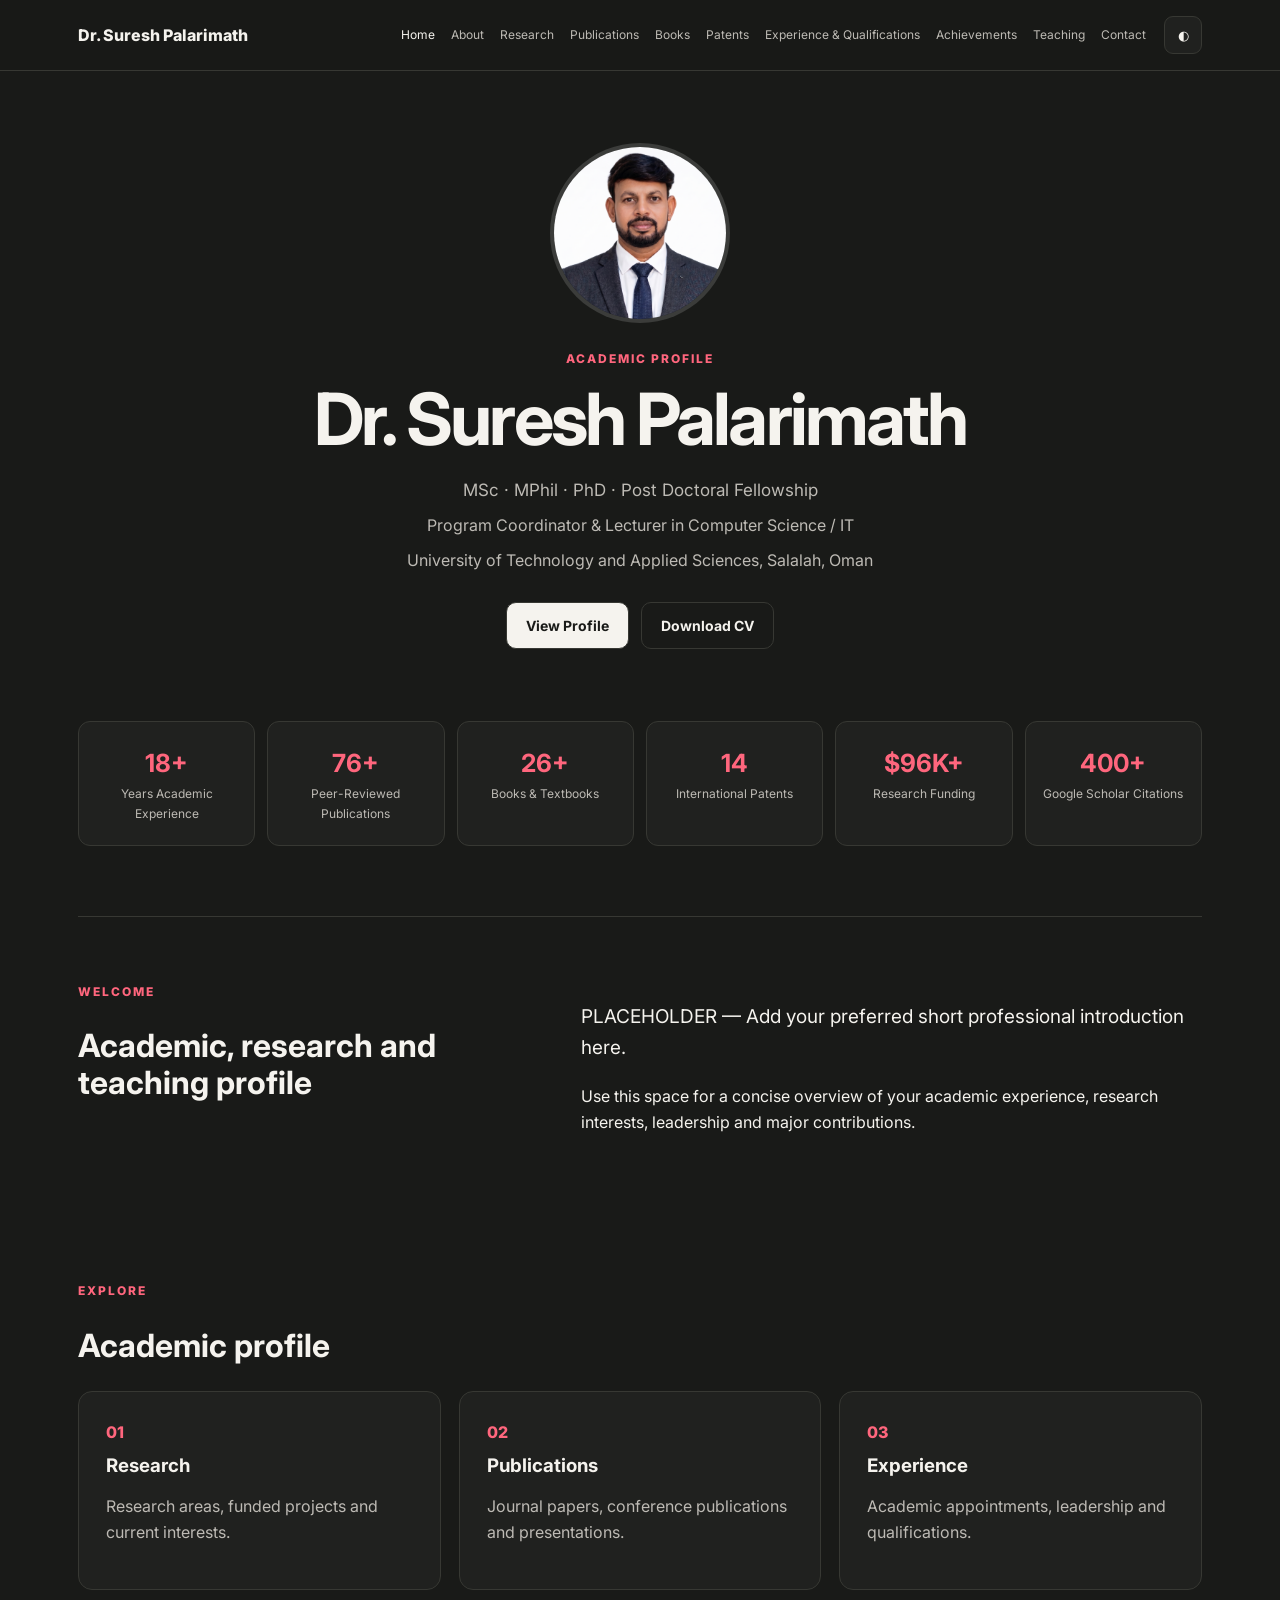
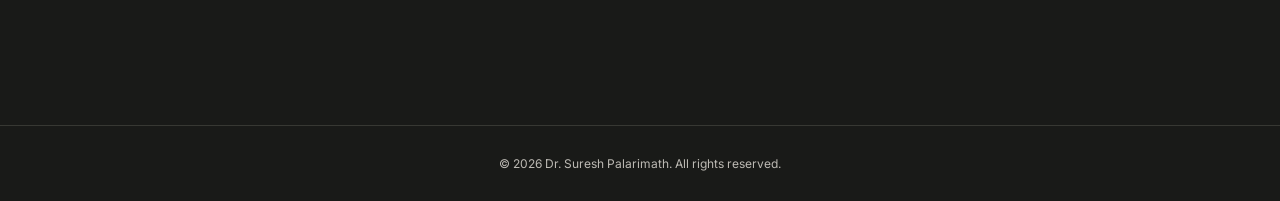
==== index.html @ 40197ae2 "Update index.html" ====
<!doctype html><html lang="en"><head><meta charset="utf-8"><meta name="viewport" content="width=device-width,initial-scale=1"><meta name="description" content="Academic profile of Dr. Suresh Palarimath"><title>Index | Dr. Suresh Palarimath</title><link rel="stylesheet" href="style.css"></head><body><nav class="site-nav"><div class="nav-inner"><a class="brand" href="index.html">Dr. Suresh Palarimath</a><button class="menu-toggle">☰</button><div class="nav-links"><a href="index.html">Home</a><a href="about.html">About</a><a href="research.html">Research</a><a href="publications.html">Publications</a><a href="books.html">Books</a><a href="patents.html">Patents</a><a href="experience.html">Experience &amp; Qualifications</a><a href="achievements.html">Achievements</a><a href="teaching.html">Teaching</a><a href="contact.html">Contact</a></div><button class="theme-toggle">◐</button></div></nav><main><section class="hero"><div class="hero-photo"><img src="assets/profile-photo.png" alt="Dr. Suresh Palarimath" onerror="this.style.display='none';this.parentElement.classList.add('photo-placeholder');this.parentElement.innerHTML='<span>SP</span>'"></div><p class="eyebrow">Academic Profile</p><h1>Dr. Suresh Palarimath</h1><p class="credentials">MSc · MPhil · PhD · Post Doctoral Fellowship</p><p>Program Coordinator & Lecturer in Computer Science / IT</p><p>University of Technology and Applied Sciences, Salalah, Oman</p><div class="hero-actions"><a class="btn primary" href="about.html">View Profile</a><a class="btn secondary" href="assets/Dr-Suresh-Palarimath-CV.pdf" target="_blank">Download CV</a></div></section><section class="stats-grid"><div><strong>18+</strong><span>Years Academic Experience</span></div><div><strong>76+</strong><span>Peer-Reviewed Publications</span></div><div><strong>26+</strong><span>Books & Textbooks</span></div><div><strong>14</strong><span>International Patents</span></div><div><strong>$96K+</strong><span>Research Funding</span></div><div><strong>400+</strong><span>Google Scholar Citations</span></div></section><section class="section intro-section"><div><p class="eyebrow">Welcome</p><h2>Academic, research and teaching profile</h2></div><div><p class="lead">PLACEHOLDER — Add your preferred short professional introduction here.</p><p>Use this space for a concise overview of your academic experience, research interests, leadership and major contributions.</p></div></section><section class="section"><p class="eyebrow">Explore</p><h2>Academic profile</h2><div class="card-grid"><a class="feature-card" href="research.html"><span>01</span><h3>Research</h3><p>Research areas, funded projects and current interests.</p></a><a class="feature-card" href="publications.html"><span>02</span><h3>Publications</h3><p>Journal papers, conference publications and presentations.</p></a><a class="feature-card" href="experience.html"><span>03</span><h3>Experience</h3><p>Academic appointments, leadership and qualifications.</p></a></div></section></main><footer class="site-footer">© <span id="year"></span> Dr. Suresh Palarimath. All rights reserved.</footer><script src="script.js"></script></body></html>
---- style.css ----
@import url("https://fonts.googleapis.com/css2?family=Inter:wght@400;500;600;700;800&display=swap");:root{--bg:#191a18;--surface:#20211f;--text:#f5f3ee;--muted:#bdbab4;--line:#373833;--accent:#ff667d;--max:1180px}*{box-sizing:border-box}html{scroll-behavior:smooth}body{margin:0;background:var(--bg);color:var(--text);font-family:Inter,Arial,sans-serif;line-height:1.65}a{color:inherit;text-decoration:none}.site-nav{position:sticky;top:0;z-index:10;background:rgba(25,26,24,.94);border-bottom:1px solid var(--line);backdrop-filter:blur(14px)}.nav-inner{max-width:var(--max);margin:auto;min-height:70px;display:flex;align-items:center;gap:18px;padding:0 28px}.brand{font-weight:800;white-space:nowrap;margin-right:auto}.nav-links{display:flex;gap:16px}.nav-links a{font-size:12px;color:var(--muted)}.nav-links a:hover,.nav-links a.active{color:var(--text)}button{border:1px solid var(--line);background:var(--surface);color:var(--text);border-radius:9px;cursor:pointer}.theme-toggle{width:38px;height:38px}.menu-toggle{display:none;width:40px;height:38px;font-size:20px}main{max-width:var(--max);margin:auto;padding:0 28px 70px}.hero{min-height:650px;display:flex;flex-direction:column;align-items:center;justify-content:center;text-align:center;padding:70px 20px}.hero-photo{width:180px;height:180px;border-radius:50%;overflow:hidden;border:4px solid rgba(255,255,255,.12);background:var(--surface);margin-bottom:26px}.hero-photo img{width:100%;height:100%;object-fit:cover;object-position:center 20%}.photo-placeholder{display:flex;align-items:center;justify-content:center}.photo-placeholder span{font-size:52px;font-weight:800;color:var(--accent)}.eyebrow{margin:0 0 9px;color:var(--accent);font-size:12px;text-transform:uppercase;letter-spacing:.16em;font-weight:800}h1,h2,h3{line-height:1.15}h1{font-size:clamp(42px,6vw,72px);margin:0 0 12px;letter-spacing:-.04em}.credentials{font-size:17px;color:var(--muted)}.hero p:not(.eyebrow){margin:4px;color:var(--muted)}.hero-actions{display:flex;gap:12px;margin-top:25px;flex-wrap:wrap;justify-content:center}.btn{padding:11px 19px;border-radius:10px;font-weight:700;font-size:14px;border:1px solid var(--line)}.btn.primary{background:var(--text);color:var(--bg)}.stats-grid{display:grid;grid-template-columns:repeat(6,1fr);gap:12px;margin-bottom:70px}.stats-grid>div,.pub-summary>div{background:var(--surface);border:1px solid var(--line);border-radius:12px;padding:21px 12px;text-align:center}.stats-grid strong,.pub-summary strong{display:block;color:var(--accent);font-size:25px}.stats-grid span,.pub-summary span{display:block;color:var(--muted);font-size:12px}.section{padding:65px 0}.intro-section{display:grid;grid-template-columns:1fr 1.4fr;gap:60px;border-top:1px solid var(--line)}.section h2{font-size:32px}.lead{font-size:19px}.page-header{padding:70px 0 42px;border-bottom:1px solid var(--line)}.page-header.compact{padding-bottom:24px}.page-header h1{font-size:54px}.page-header>p:last-child{color:var(--muted);max-width:800px}.two-col,.experience-layout{display:grid;grid-template-columns:1fr 1fr;gap:24px}.content-card,.feature-card{background:var(--surface);border:1px solid var(--line);border-radius:14px;padding:27px}.card-grid{display:grid;grid-template-columns:repeat(3,1fr);gap:18px}.feature-card:hover{border-color:var(--accent);transform:translateY(-2px)}.feature-card span{color:var(--accent);font-weight:800}.feature-card h3{margin:10px 0}.feature-card p,.content-card p,li{color:var(--muted)}.subheading{font-size:17px;margin:0 0 18px}.timeline{margin-bottom:40px}.timeline-item{display:grid;grid-template-columns:145px 1fr;gap:16px;padding:20px 0;border-bottom:1px solid var(--line)}.timeline-item h3{font-size:15px;margin:0 0 6px}.timeline-item p{margin:0;color:var(--muted);font-size:14px}.date,.pub-year{color:var(--accent);font-weight:800;font-size:13px}.education-list>div{display:grid;grid-template-columns:130px 1fr;gap:16px;padding:16px 0;border-bottom:1px solid var(--line)}.education-list p{margin:0;color:var(--muted);font-size:14px}.service-list{color:var(--muted)}.pub-summary{display:grid;grid-template-columns:repeat(3,1fr);gap:16px}.pub-summary strong{font-size:34px}.section-heading{display:flex;justify-content:space-between;align-items:end;margin-bottom:20px}.section-heading span{color:var(--muted);font-size:13px}.publication-list{border-top:1px solid var(--line)}.publication-list article{display:grid;grid-template-columns:90px 1fr;gap:20px;padding:22px 0;border-bottom:1px solid var(--line)}.publication-list h3{font-size:16px;margin:0 0 7px}.publication-list p{margin:0;color:var(--muted);font-size:13px}.placeholder-list>div{display:grid;grid-template-columns:170px 1fr;gap:20px;padding:18px 0;border-bottom:1px solid var(--line)}.placeholder-list span{color:var(--muted)}.text-link{color:var(--accent)}.site-footer{border-top:1px solid var(--line);padding:28px;text-align:center;color:var(--muted);font-size:12px}@media(max-width:1050px){.nav-links{display:none}.menu-toggle{display:block}.nav-links.open{display:flex;position:absolute;left:18px;right:18px;top:68px;background:var(--surface);border:1px solid var(--line);border-radius:12px;padding:12px;flex-direction:column}.stats-grid{grid-template-columns:repeat(3,1fr)}.card-grid{grid-template-columns:1fr 1fr}}@media(max-width:760px){main{padding:0 18px 55px}.nav-inner{padding:0 18px}.brand{font-size:14px}.hero{min-height:560px}.hero-photo{width:150px;height:150px}h1,.page-header h1{font-size:42px}.stats-grid,.two-col,.experience-layout,.pub-summary,.card-grid,.intro-section{grid-template-columns:1fr}.timeline-item,.education-list>div,.placeholder-list>div,.publication-list article{grid-template-columns:1fr;gap:6px}.section{padding:50px 0}}
.publication-choice-grid{display:grid;grid-template-columns:1fr;gap:20px;max-width:980px;margin:0 auto}
.publication-choice{display:grid;grid-template-columns:70px 1fr 45px;align-items:center;gap:24px;padding:34px;background:var(--surface);border:1px solid var(--line);border-radius:16px;transition:.2s}
.publication-choice:hover{transform:translateY(-4px);border-color:var(--accent);background:var(--surface-2)}
.choice-number{color:var(--accent);font-weight:800;font-size:14px}.publication-choice h2{font-size:27px;margin:0 0 8px}
.publication-choice p{color:var(--muted);margin:0;font-size:14px}.choice-arrow{color:var(--accent);font-size:32px;text-align:right}
.publication-entry{display:grid;grid-template-columns:100px 1fr;gap:24px;padding:25px 0;border-bottom:1px solid var(--line)}
.publication-entry h3{font-size:16px;margin:0 0 7px}.publication-entry p{margin:0;color:var(--muted);font-size:13px}
@media(max-width:760px){.publication-choice{grid-template-columns:45px 1fr 30px;padding:25px 20px;gap:14px}.publication-choice h2{font-size:21px}.publication-entry{grid-template-columns:1fr;gap:5px}}
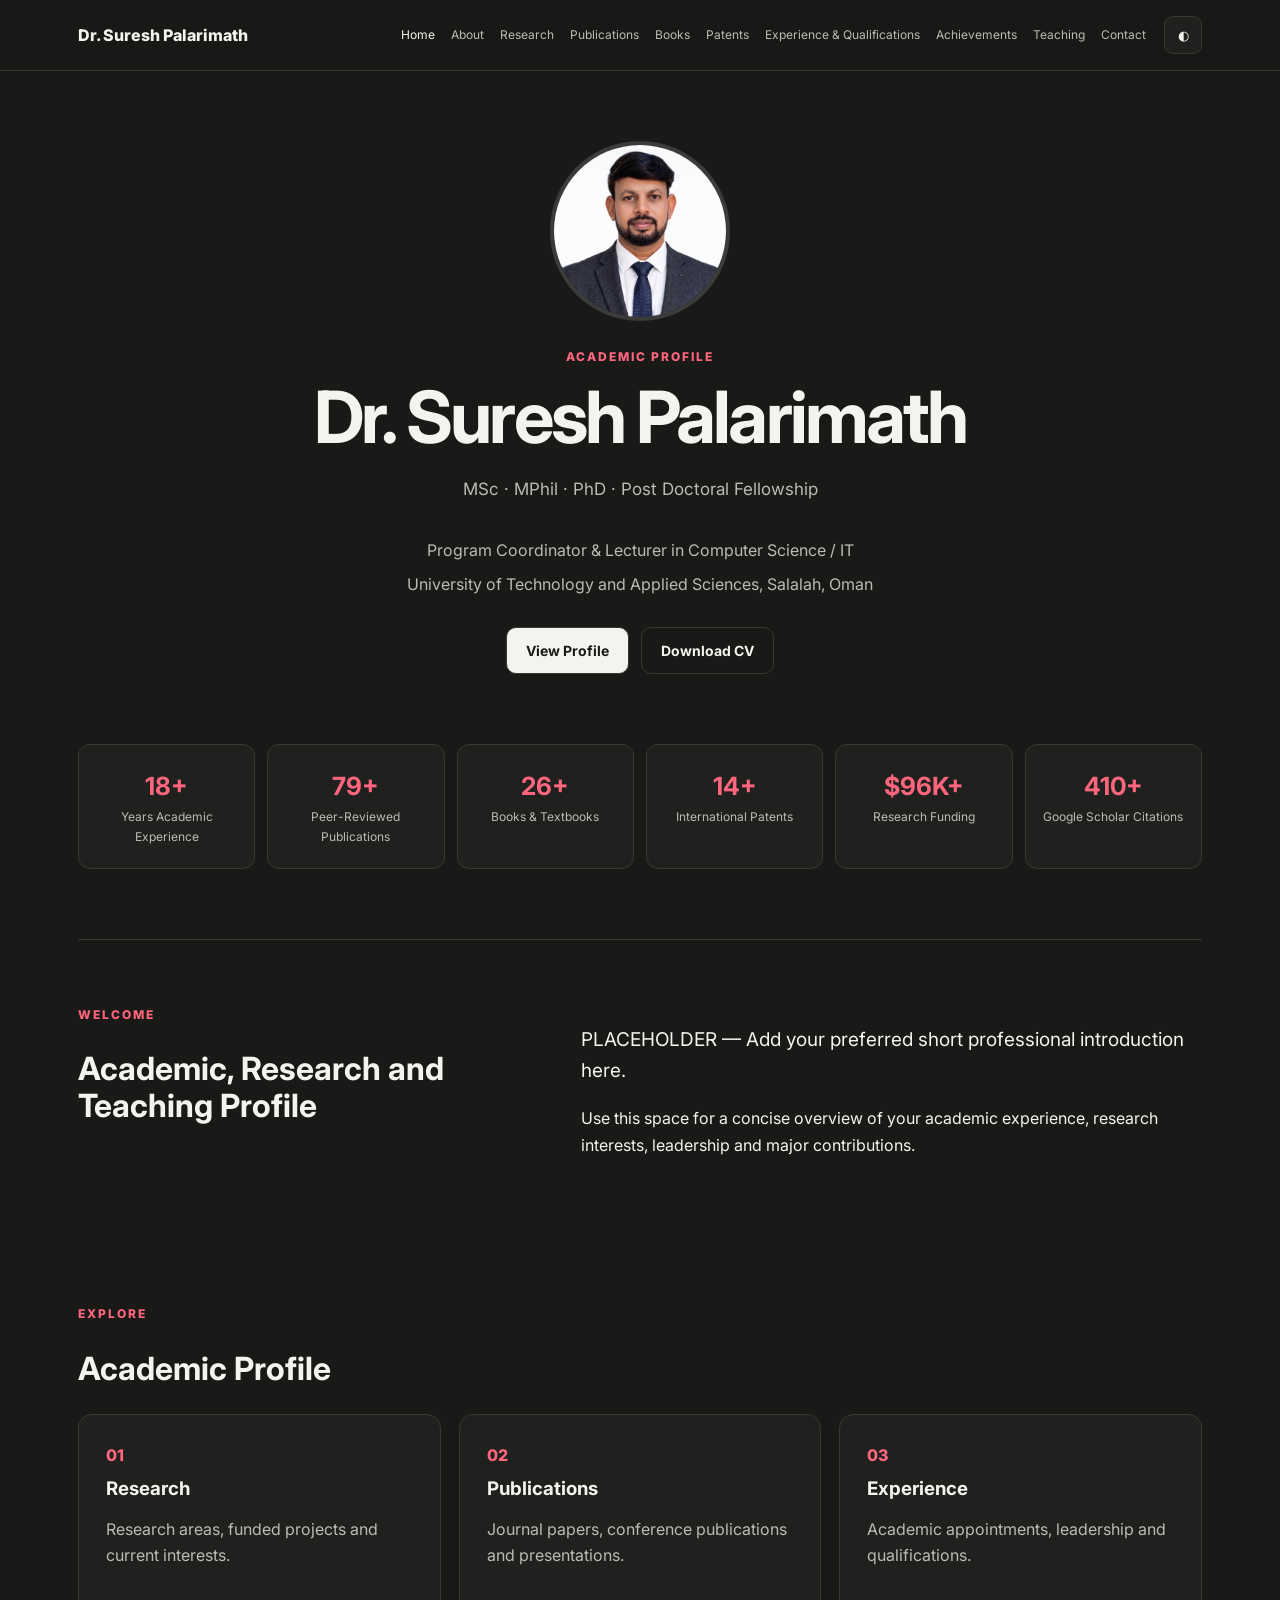
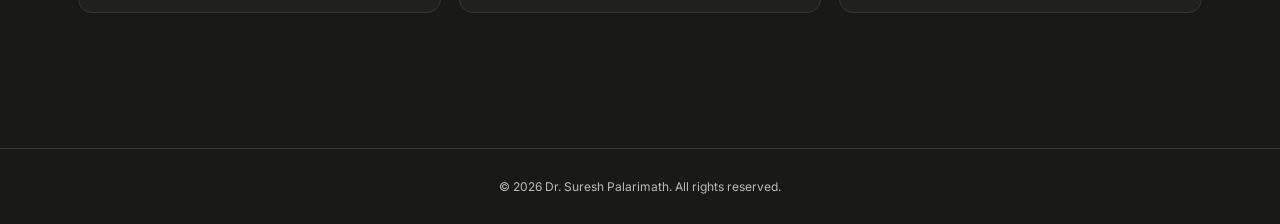
==== commit ae491ec5: "Update index.html" ====
--- a/index.html
+++ b/index.html
@@ -1 +1 @@
-<!doctype html><html lang="en"><head><meta charset="utf-8"><meta name="viewport" content="width=device-width,initial-scale=1"><meta name="description" content="Academic profile of Dr. Suresh Palarimath"><title>Index | Dr. Suresh Palarimath</title><link rel="stylesheet" href="style.css"></head><body><nav class="site-nav"><div class="nav-inner"><a class="brand" href="index.html">Dr. Suresh Palarimath</a><button class="menu-toggle">☰</button><div class="nav-links"><a href="index.html">Home</a><a href="about.html">About</a><a href="research.html">Research</a><a href="publications.html">Publications</a><a href="books.html">Books</a><a href="patents.html">Patents</a><a href="experience.html">Experience &amp; Qualifications</a><a href="achievements.html">Achievements</a><a href="teaching.html">Teaching</a><a href="contact.html">Contact</a></div><button class="theme-toggle">◐</button></div></nav><main><section class="hero"><div class="hero-photo"><img src="assets/profile-photo.png" alt="Dr. Suresh Palarimath" onerror="this.style.display='none';this.parentElement.classList.add('photo-placeholder');this.parentElement.innerHTML='<span>SP</span>'"></div><p class="eyebrow">Academic Profile</p><h1>Dr. Suresh Palarimath</h1><p class="credentials">MSc · MPhil · PhD · Post Doctoral Fellowship</p><p>Program Coordinator & Lecturer in Computer Science / IT</p><p>University of Technology and Applied Sciences, Salalah, Oman</p><div class="hero-actions"><a class="btn primary" href="about.html">View Profile</a><a class="btn secondary" href="assets/Dr-Suresh-Palarimath-CV.pdf" target="_blank">Download CV</a></div></section><section class="stats-grid"><div><strong>18+</strong><span>Years Academic Experience</span></div><div><strong>76+</strong><span>Peer-Reviewed Publications</span></div><div><strong>26+</strong><span>Books & Textbooks</span></div><div><strong>14</strong><span>International Patents</span></div><div><strong>$96K+</strong><span>Research Funding</span></div><div><strong>400+</strong><span>Google Scholar Citations</span></div></section><section class="section intro-section"><div><p class="eyebrow">Welcome</p><h2>Academic, research and teaching profile</h2></div><div><p class="lead">PLACEHOLDER — Add your preferred short professional introduction here.</p><p>Use this space for a concise overview of your academic experience, research interests, leadership and major contributions.</p></div></section><section class="section"><p class="eyebrow">Explore</p><h2>Academic profile</h2><div class="card-grid"><a class="feature-card" href="research.html"><span>01</span><h3>Research</h3><p>Research areas, funded projects and current interests.</p></a><a class="feature-card" href="publications.html"><span>02</span><h3>Publications</h3><p>Journal papers, conference publications and presentations.</p></a><a class="feature-card" href="experience.html"><span>03</span><h3>Experience</h3><p>Academic appointments, leadership and qualifications.</p></a></div></section></main><footer class="site-footer">© <span id="year"></span> Dr. Suresh Palarimath. All rights reserved.</footer><script src="script.js"></script></body></html>+<!doctype html><html lang="en"><head><meta charset="utf-8"><meta name="viewport" content="width=device-width,initial-scale=1"><meta name="description" content="Academic profile of Dr. Suresh Palarimath"><title>Index | Dr. Suresh Palarimath</title><link rel="stylesheet" href="style.css"></head><body><nav class="site-nav"><div class="nav-inner"><a class="brand" href="index.html">Dr. Suresh Palarimath</a><button class="menu-toggle">☰</button><div class="nav-links"><a href="index.html">Home</a><a href="about.html">About</a><a href="research.html">Research</a><a href="publications.html">Publications</a><a href="books.html">Books</a><a href="patents.html">Patents</a><a href="experience.html">Experience &amp; Qualifications</a><a href="achievements.html">Achievements</a><a href="teaching.html">Teaching</a><a href="contact.html">Contact</a></div><button class="theme-toggle">◐</button></div></nav><main><section class="hero"><div class="hero-photo"><img src="assets/profile-photo.png" alt="Dr. Suresh Palarimath" onerror="this.style.display='none';this.parentElement.classList.add('photo-placeholder');this.parentElement.innerHTML='<span>SP</span>'"></div><p class="eyebrow">Academic Profile</p><h1>Dr. Suresh Palarimath</h1><p class="credentials">MSc · MPhil · PhD · Post Doctoral Fellowship</p><br><p>Program Coordinator & Lecturer in Computer Science / IT</p><p>University of Technology and Applied Sciences, Salalah, Oman</p><div class="hero-actions"><a class="btn primary" href="about.html">View Profile</a><a class="btn secondary" href="assets/Dr-Suresh-Palarimath-CV.pdf" target="_blank">Download CV</a></div></section><section class="stats-grid"><div><strong>18+</strong><span>Years Academic Experience</span></div><div><strong>79+</strong><span>Peer-Reviewed Publications</span></div><div><strong>26+</strong><span>Books & Textbooks</span></div><div><strong>14+</strong><span>International Patents</span></div><div><strong>$96K+</strong><span>Research Funding</span></div><div><strong>410+</strong><span>Google Scholar Citations</span></div></section><section class="section intro-section"><div><p class="eyebrow">Welcome</p><h2>Academic, Research and Teaching Profile</h2></div><div><p class="lead">PLACEHOLDER — Add your preferred short professional introduction here.</p><p>Use this space for a concise overview of your academic experience, research interests, leadership and major contributions.</p></div></section><section class="section"><p class="eyebrow">Explore</p><h2>Academic Profile</h2><div class="card-grid"><a class="feature-card" href="research.html"><span>01</span><h3>Research</h3><p>Research areas, funded projects and current interests.</p></a><a class="feature-card" href="publications.html"><span>02</span><h3>Publications</h3><p>Journal papers, conference publications and presentations.</p></a><a class="feature-card" href="experience.html"><span>03</span><h3>Experience</h3><p>Academic appointments, leadership and qualifications.</p></a></div></section></main><footer class="site-footer">© <span id="year"></span> Dr. Suresh Palarimath. All rights reserved.</footer><script src="script.js"></script></body></html>
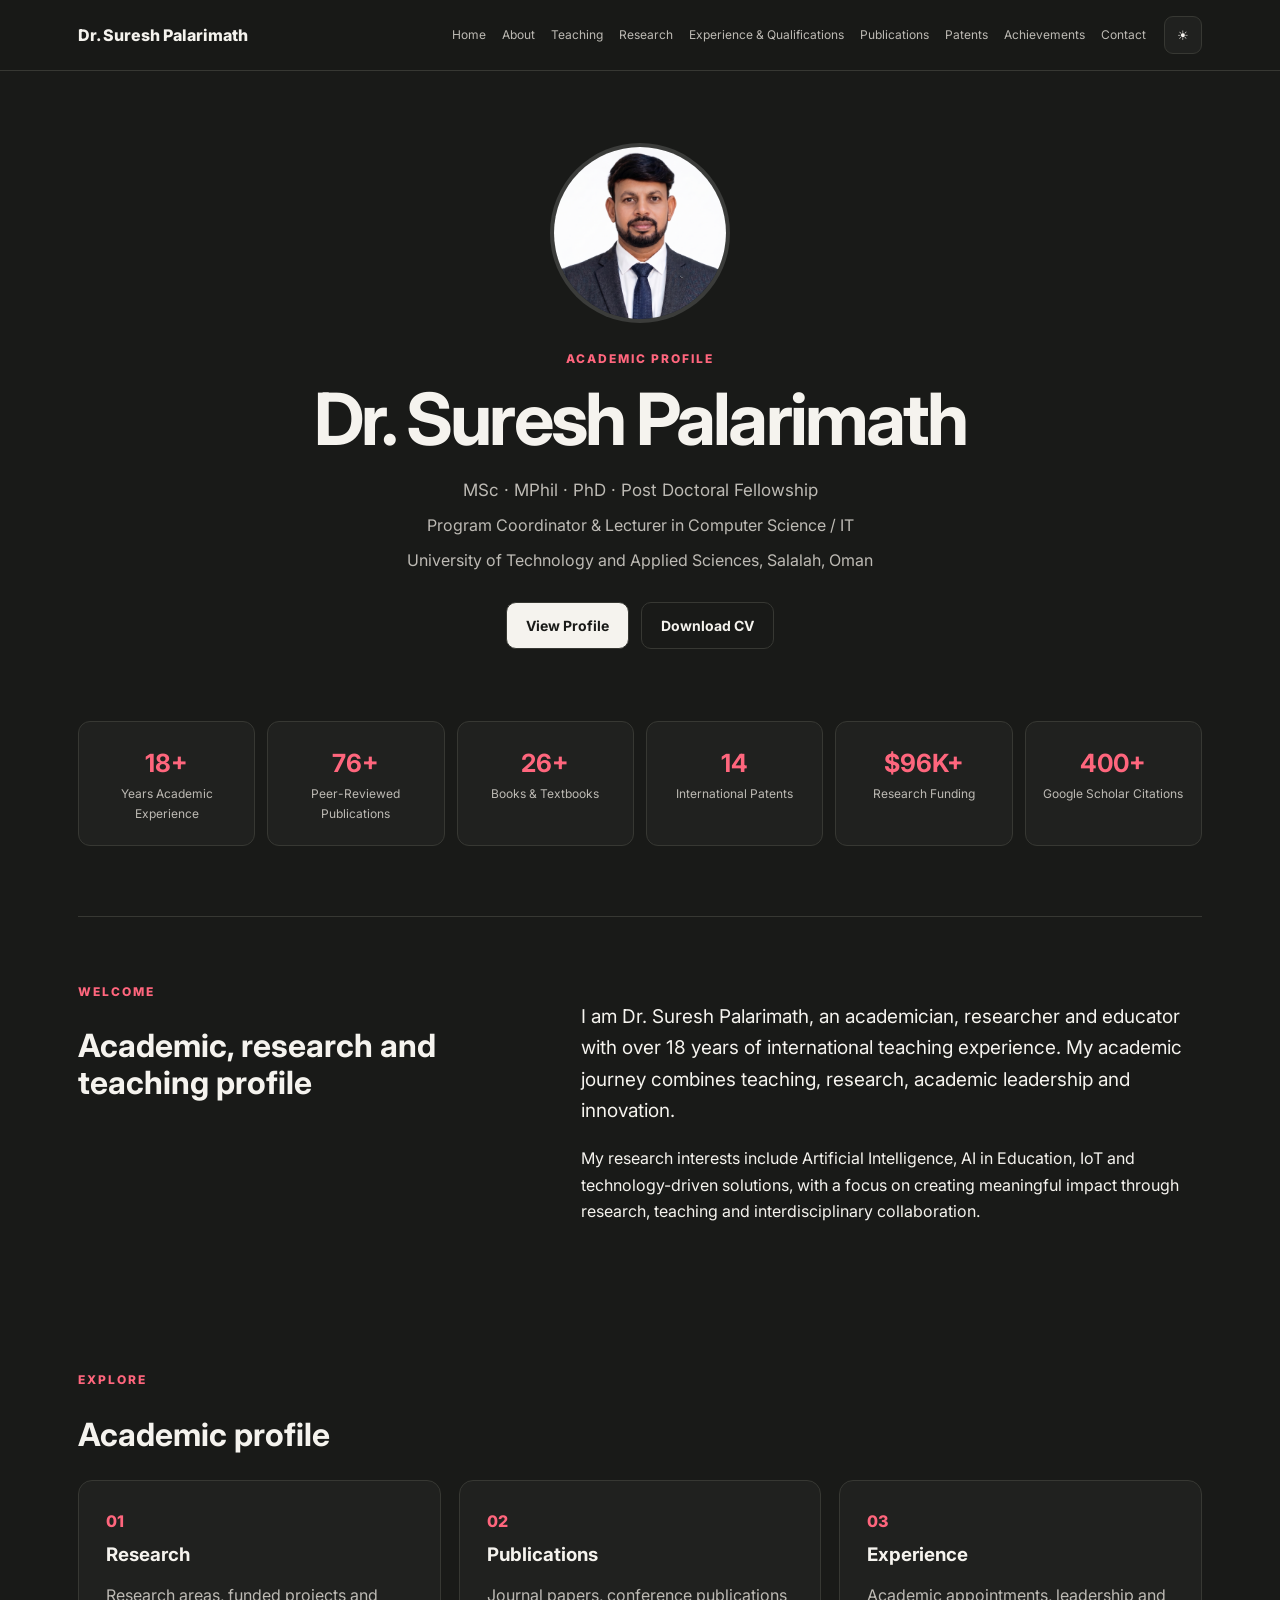
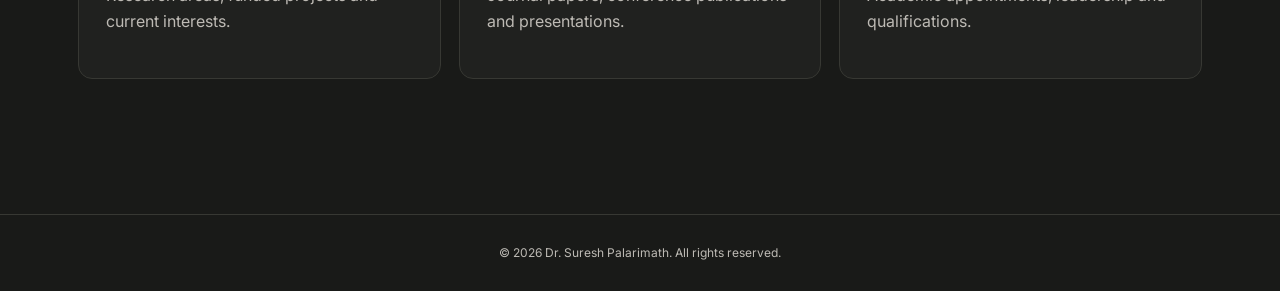
==== commit d8f91821: "Update index.html" ====
--- a/index.html
+++ b/index.html
@@ -1 +1,103 @@
-<!doctype html><html lang="en"><head><meta charset="utf-8"><meta name="viewport" content="width=device-width,initial-scale=1"><meta name="description" content="Academic profile of Dr. Suresh Palarimath"><title>Index | Dr. Suresh Palarimath</title><link rel="stylesheet" href="style.css"></head><body><nav class="site-nav"><div class="nav-inner"><a class="brand" href="index.html">Dr. Suresh Palarimath</a><button class="menu-toggle">☰</button><div class="nav-links"><a href="index.html">Home</a><a href="about.html">About</a><a href="research.html">Research</a><a href="publications.html">Publications</a><a href="books.html">Books</a><a href="patents.html">Patents</a><a href="experience.html">Experience &amp; Qualifications</a><a href="achievements.html">Achievements</a><a href="teaching.html">Teaching</a><a href="contact.html">Contact</a></div><button class="theme-toggle">◐</button></div></nav><main><section class="hero"><div class="hero-photo"><img src="assets/profile-photo.png" alt="Dr. Suresh Palarimath" onerror="this.style.display='none';this.parentElement.classList.add('photo-placeholder');this.parentElement.innerHTML='<span>SP</span>'"></div><p class="eyebrow">Academic Profile</p><h1>Dr. Suresh Palarimath</h1><p class="credentials">MSc · MPhil · PhD · Post Doctoral Fellowship</p><br><p>Program Coordinator & Lecturer in Computer Science / IT</p><p>University of Technology and Applied Sciences, Salalah, Oman</p><div class="hero-actions"><a class="btn primary" href="about.html">View Profile</a><a class="btn secondary" href="assets/Dr-Suresh-Palarimath-CV.pdf" target="_blank">Download CV</a></div></section><section class="stats-grid"><div><strong>18+</strong><span>Years Academic Experience</span></div><div><strong>79+</strong><span>Peer-Reviewed Publications</span></div><div><strong>26+</strong><span>Books & Textbooks</span></div><div><strong>14+</strong><span>International Patents</span></div><div><strong>$96K+</strong><span>Research Funding</span></div><div><strong>410+</strong><span>Google Scholar Citations</span></div></section><section class="section intro-section"><div><p class="eyebrow">Welcome</p><h2>Academic, Research and Teaching Profile</h2></div><div><p class="lead">PLACEHOLDER — Add your preferred short professional introduction here.</p><p>Use this space for a concise overview of your academic experience, research interests, leadership and major contributions.</p></div></section><section class="section"><p class="eyebrow">Explore</p><h2>Academic Profile</h2><div class="card-grid"><a class="feature-card" href="research.html"><span>01</span><h3>Research</h3><p>Research areas, funded projects and current interests.</p></a><a class="feature-card" href="publications.html"><span>02</span><h3>Publications</h3><p>Journal papers, conference publications and presentations.</p></a><a class="feature-card" href="experience.html"><span>03</span><h3>Experience</h3><p>Academic appointments, leadership and qualifications.</p></a></div></section></main><footer class="site-footer">© <span id="year"></span> Dr. Suresh Palarimath. All rights reserved.</footer><script src="script.js"></script></body></html>+<!doctype html>
+<html lang="en">
+<head>
+<meta charset="utf-8">
+<meta name="viewport" content="width=device-width, initial-scale=1">
+<meta name="description" content="Academic profile of Dr. Suresh Palarimath">
+<title>Dr. Suresh Palarimath | Academic Profile</title>
+<link rel="stylesheet" href="style.css?v=3">
+<style>
+:root[data-theme="light"]{
+  --bg:#f7f8fa;--surface:#fff;--surface-2:#f0f2f5;
+  --text:#172033;--muted:#5d6878;--line:#d9dee7;--accent:#d93656;
+}
+:root[data-theme="light"] .site-nav{background:rgba(247,248,250,.94);}
+.theme-toggle{min-width:38px;height:38px;display:inline-flex;align-items:center;justify-content:center;}
+</style>
+</head>
+<body>
+<nav class="site-nav"><div class="nav-inner">
+<a class="brand" href="index.html">Dr. Suresh Palarimath</a>
+<button class="menu-toggle" type="button" aria-label="Open menu">☰</button>
+<div class="nav-links">
+<a href="index.html">Home</a>
+<a href="about.html">About</a>
+<a href="teaching.html">Teaching</a>
+<a href="research.html">Research</a>
+<a href="experience.html">Experience &amp; Qualifications</a>
+<a href="publications.html">Publications</a>
+<a href="patents.html">Patents</a>
+<a href="achievements.html">Achievements</a>
+<a href="contact.html">Contact</a>
+</div>
+<button class="theme-toggle" type="button" aria-label="Switch to light mode" title="Switch to light mode">☀</button>
+</div></nav>
+
+<main>
+<section class="hero">
+<div class="hero-photo">
+<img src="assets/profile-photo.png" alt="Dr. Suresh Palarimath" onerror="this.style.display='none';this.parentElement.classList.add('photo-placeholder');this.parentElement.innerHTML='<span>SP</span>'">
+</div>
+<p class="eyebrow">Academic Profile</p>
+<h1>Dr. Suresh Palarimath</h1>
+<p class="credentials">MSc · MPhil · PhD · Post Doctoral Fellowship</p>
+<p>Program Coordinator &amp; Lecturer in Computer Science / IT</p>
+<p>University of Technology and Applied Sciences, Salalah, Oman</p>
+<div class="hero-actions">
+<a class="btn primary" href="about.html">View Profile</a>
+<a class="btn secondary" href="assets/Dr-Suresh-Palarimath-CV.pdf" target="_blank">Download CV</a>
+</div>
+</section>
+
+<section class="stats-grid">
+<div><strong>18+</strong><span>Years Academic Experience</span></div>
+<div><strong>76+</strong><span>Peer-Reviewed Publications</span></div>
+<div><strong>26+</strong><span>Books &amp; Textbooks</span></div>
+<div><strong>14</strong><span>International Patents</span></div>
+<div><strong>$96K+</strong><span>Research Funding</span></div>
+<div><strong>400+</strong><span>Google Scholar Citations</span></div>
+</section>
+
+<section class="section intro-section">
+<div>
+<p class="eyebrow">Welcome</p>
+<h2>Academic, research and teaching profile</h2>
+</div>
+<div>
+<p class="lead">I am Dr. Suresh Palarimath, an academician, researcher and educator with over 18 years of international teaching experience. My academic journey combines teaching, research, academic leadership and innovation.</p>
+<p>My research interests include Artificial Intelligence, AI in Education, IoT and technology-driven solutions, with a focus on creating meaningful impact through research, teaching and interdisciplinary collaboration.</p>
+</div>
+</section>
+
+<section class="section">
+<p class="eyebrow">Explore</p><h2>Academic profile</h2>
+<div class="card-grid">
+<a class="feature-card" href="research.html"><span>01</span><h3>Research</h3><p>Research areas, funded projects and current interests.</p></a>
+<a class="feature-card" href="publications.html"><span>02</span><h3>Publications</h3><p>Journal papers, conference publications and presentations.</p></a>
+<a class="feature-card" href="experience.html"><span>03</span><h3>Experience</h3><p>Academic appointments, leadership and qualifications.</p></a>
+</div>
+</section>
+</main>
+
+<footer class="site-footer">© <span id="year"></span> Dr. Suresh Palarimath. All rights reserved.</footer>
+
+<script>
+(function(){
+ const root=document.documentElement, toggle=document.querySelector(".theme-toggle");
+ const menu=document.querySelector(".menu-toggle"), links=document.querySelector(".nav-links");
+ function setTheme(t){
+   root.setAttribute("data-theme",t);
+   const light=t==="light";
+   toggle.textContent=light?"☾":"☀";
+   toggle.setAttribute("aria-label",light?"Switch to dark mode":"Switch to light mode");
+   toggle.title=light?"Switch to dark mode":"Switch to light mode";
+   localStorage.setItem("site-theme",t);
+ }
+ setTheme(localStorage.getItem("site-theme")==="light"?"light":"dark");
+ toggle.addEventListener("click",()=>setTheme(root.getAttribute("data-theme")==="light"?"dark":"light"));
+ if(menu&&links) menu.addEventListener("click",()=>links.classList.toggle("open"));
+ document.getElementById("year").textContent=new Date().getFullYear();
+})();
+</script>
+</body>
+</html>
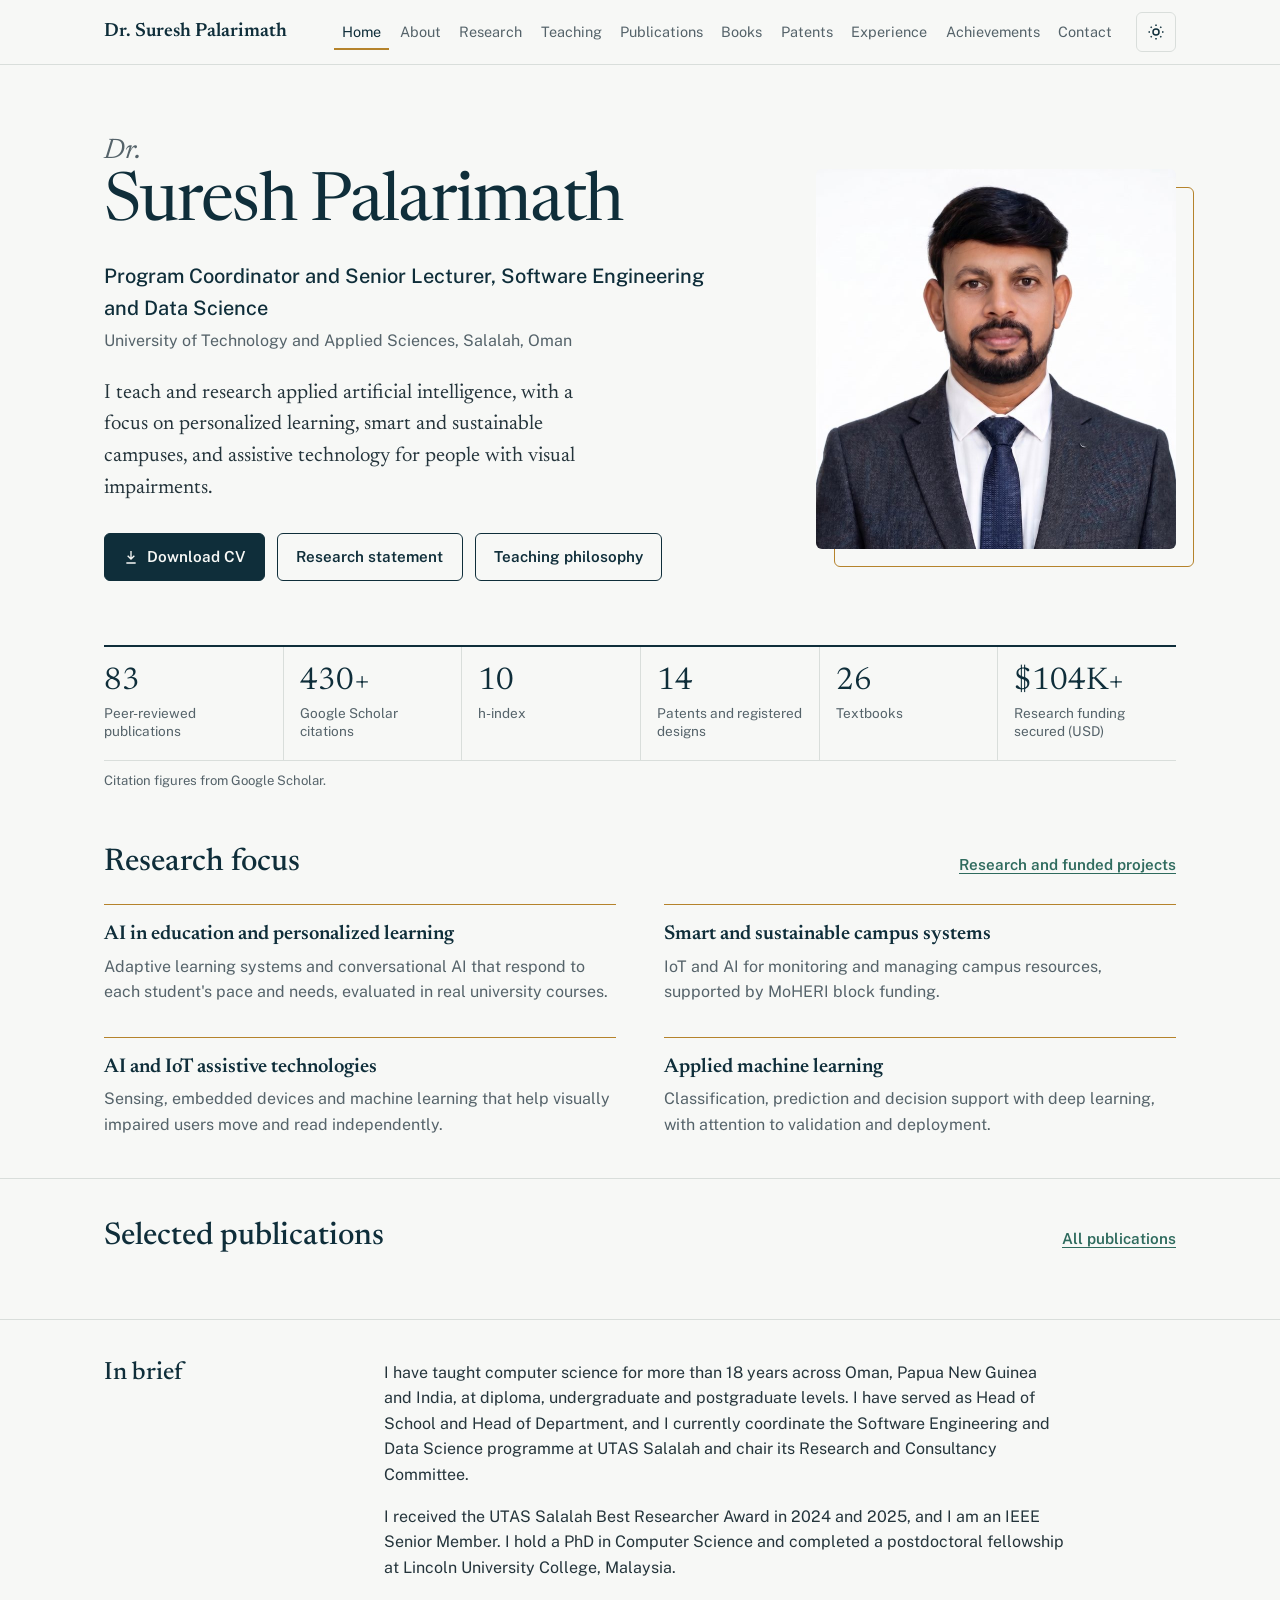
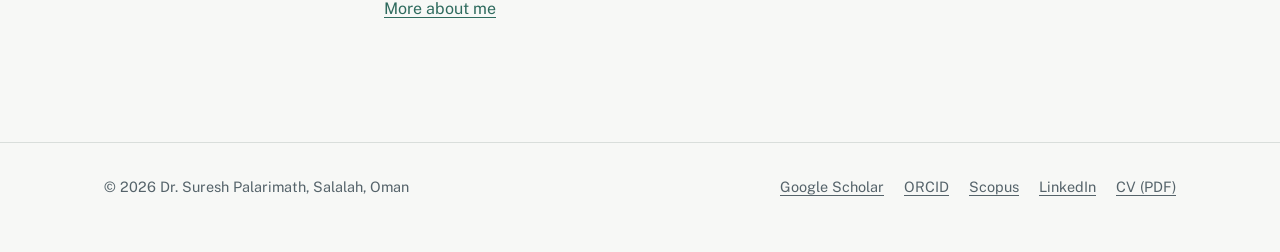
==== commit 60841964: "Update index.html" ====
--- a/index.html
+++ b/index.html
@@ -1,103 +1,102 @@
-<!doctype html>
-<html lang="en">
+<!DOCTYPE html>
+<html lang="en" data-theme="light">
 <head>
-<meta charset="utf-8">
-<meta name="viewport" content="width=device-width, initial-scale=1">
-<meta name="description" content="Academic profile of Dr. Suresh Palarimath">
-<title>Dr. Suresh Palarimath | Academic Profile</title>
-<link rel="stylesheet" href="style.css?v=3">
-<style>
-:root[data-theme="light"]{
-  --bg:#f7f8fa;--surface:#fff;--surface-2:#f0f2f5;
-  --text:#172033;--muted:#5d6878;--line:#d9dee7;--accent:#d93656;
-}
-:root[data-theme="light"] .site-nav{background:rgba(247,248,250,.94);}
-.theme-toggle{min-width:38px;height:38px;display:inline-flex;align-items:center;justify-content:center;}
-</style>
+  <meta charset="utf-8">
+  <meta name="viewport" content="width=device-width, initial-scale=1">
+  <title>Dr. Suresh Palarimath</title>
+  <meta name="description" content="Dr. Suresh Palarimath, Program Coordinator and Senior Lecturer in Software Engineering and Data Science at UTAS Salalah, Oman. Research in applied AI, AI in education, smart campuses and assistive technology.">
+  <link rel="canonical" href="https://sureshpalarimath.github.io/">
+  <meta property="og:type" content="profile">
+  <meta property="og:title" content="Dr. Suresh Palarimath">
+  <meta property="og:description" content="Dr. Suresh Palarimath, Program Coordinator and Senior Lecturer in Software Engineering and Data Science at UTAS Salalah, Oman. Research in applied AI, AI in education, smart campuses and assistive technology.">
+  <meta property="og:image" content="https://sureshpalarimath.github.io/assets/profile-photo.jpg">
+  <meta property="og:url" content="https://sureshpalarimath.github.io/">
+  <link rel="icon" href="assets/favicon.svg" type="image/svg+xml">
+  <script>try{var t=localStorage.getItem("theme");if(!t&&window.matchMedia("(prefers-color-scheme: dark)").matches)t="dark";if(t)document.documentElement.setAttribute("data-theme",t);}catch(e){}</script>
+  <link rel="preconnect" href="https://fonts.googleapis.com">
+  <link rel="preconnect" href="https://fonts.gstatic.com" crossorigin>
+  <link href="https://fonts.googleapis.com/css2?family=Newsreader:ital,opsz,wght@0,6..72,400;0,6..72,500;0,6..72,600;1,6..72,400&family=Public+Sans:wght@400;600&display=swap" rel="stylesheet">
+  <link rel="stylesheet" href="style.css">
+  <script src="data.js" defer></script>
+  <script src="script.js" defer></script>
+  <script type="application/ld+json">{"@context": "https://schema.org", "@type": "Person", "name": "Suresh Palarimath", "honorificPrefix": "Dr.", "jobTitle": "Program Coordinator and Senior Lecturer, Software Engineering and Data Science", "worksFor": {"@type": "CollegeOrUniversity", "name": "University of Technology and Applied Sciences, Salalah"}, "address": {"@type": "PostalAddress", "addressLocality": "Salalah", "addressCountry": "OM"}, "email": "mailto:suresh.pmath@gmail.com", "url": "https://sureshpalarimath.github.io/", "image": "https://sureshpalarimath.github.io/assets/profile-photo.jpg", "alumniOf": ["Sunrise University", "Lincoln University College", "Gulbarga University"], "knowsAbout": ["Artificial Intelligence", "Machine Learning", "Data Science", "AI in Education", "Internet of Things"], "sameAs": ["https://scholar.google.com/citations?user=AJLEDX4AAAAJ", "https://www.scopus.com/authid/detail.uri?authorId=57487917700", "https://orcid.org/0000-0002-3099-3926", "https://www.linkedin.com/in/sureshpalarimath/", "https://www.researchgate.net/profile/Suresh-Palarimath"]}</script>
 </head>
 <body>
-<nav class="site-nav"><div class="nav-inner">
-<a class="brand" href="index.html">Dr. Suresh Palarimath</a>
-<button class="menu-toggle" type="button" aria-label="Open menu">☰</button>
-<div class="nav-links">
-<a href="index.html">Home</a>
-<a href="about.html">About</a>
-<a href="teaching.html">Teaching</a>
-<a href="research.html">Research</a>
-<a href="experience.html">Experience &amp; Qualifications</a>
-<a href="publications.html">Publications</a>
-<a href="patents.html">Patents</a>
-<a href="achievements.html">Achievements</a>
-<a href="contact.html">Contact</a>
-</div>
-<button class="theme-toggle" type="button" aria-label="Switch to light mode" title="Switch to light mode">☀</button>
-</div></nav>
+<a class="skip-link" href="#main">Skip to content</a>
+<header class="site-header">
+  <div class="wrap">
+    <a class="brand" href="index.html">Dr. Suresh Palarimath</a>
+    <nav id="site-nav" class="nav" aria-label="Main"><ul><li><a href="index.html" aria-current="page">Home</a></li><li><a href="about.html">About</a></li><li><a href="research.html">Research</a></li><li><a href="teaching.html">Teaching</a></li><li><a href="publications.html">Publications</a></li><li><a href="books.html">Books</a></li><li><a href="patents.html">Patents</a></li><li><a href="experience.html">Experience</a></li><li><a href="achievements.html">Achievements</a></li><li><a href="contact.html">Contact</a></li></ul></nav>
+    <button class="icon-btn theme-toggle" type="button" aria-label="Switch to dark theme"><svg class="sun" viewBox="0 0 24 24" fill="none" stroke="currentColor" stroke-width="2" aria-hidden="true"><circle cx="12" cy="12" r="4"/><path d="M12 2v2M12 20v2M4.9 4.9l1.4 1.4M17.7 17.7l1.4 1.4M2 12h2M20 12h2M4.9 19.1l1.4-1.4M17.7 6.3l1.4-1.4"/></svg><svg class="moon" viewBox="0 0 24 24" fill="none" stroke="currentColor" stroke-width="2" aria-hidden="true"><path d="M21 12.8A9 9 0 1 1 11.2 3a7 7 0 0 0 9.8 9.8z"/></svg></button>
+    <button class="icon-btn menu-toggle" type="button" aria-controls="site-nav" aria-expanded="false" aria-label="Open menu"><svg viewBox="0 0 24 24" fill="none" stroke="currentColor" stroke-width="2" aria-hidden="true"><path d="M4 7h16M4 12h16M4 17h16"/></svg></button>
+  </div>
+</header>
+<main id="main">
 
-<main>
-<section class="hero">
-<div class="hero-photo">
-<img src="assets/profile-photo.png" alt="Dr. Suresh Palarimath" onerror="this.style.display='none';this.parentElement.classList.add('photo-placeholder');this.parentElement.innerHTML='<span>SP</span>'">
-</div>
-<p class="eyebrow">Academic Profile</p>
-<h1>Dr. Suresh Palarimath</h1>
-<p class="credentials">MSc · MPhil · PhD · Post Doctoral Fellowship</p>
-<p>Program Coordinator &amp; Lecturer in Computer Science / IT</p>
-<p>University of Technology and Applied Sciences, Salalah, Oman</p>
-<div class="hero-actions">
-<a class="btn primary" href="about.html">View Profile</a>
-<a class="btn secondary" href="assets/Dr-Suresh-Palarimath-CV.pdf" target="_blank">Download CV</a>
-</div>
-</section>
+<section class="hero"><div class="wrap">
+  <div class="hero-grid">
+    <div>
+      <h1 class="hero-name"><span class="honorific">Dr.</span>Suresh Palarimath</h1>
+      <p class="hero-role">Program Coordinator and Senior Lecturer, Software Engineering and Data Science</p>
+      <p class="hero-place">University of Technology and Applied Sciences, Salalah, Oman</p>
+      <p class="hero-lede">I teach and research applied artificial intelligence, with a focus on personalized learning, smart and sustainable campuses, and assistive technology for people with visual impairments.</p>
+      <div class="actions">
+        <a class="btn btn-primary" href="assets/Dr-Suresh-Palarimath-CV.pdf"><svg viewBox="0 0 24 24" fill="none" stroke="currentColor" stroke-width="2" aria-hidden="true"><path d="M12 3v12M7 10l5 5 5-5M5 21h14"/></svg> Download CV</a>
+        <a class="btn" href="research.html#statement">Research statement</a>
+        <a class="btn" href="teaching.html#philosophy">Teaching philosophy</a>
+      </div>
+    </div>
+    <figure class="portrait" style="margin:0"><img src="assets/profile-photo.jpg" width="360" height="380" alt="Portrait of Dr. Suresh Palarimath"></figure>
+  </div>
+</div></section>
 
-<section class="stats-grid">
-<div><strong>18+</strong><span>Years Academic Experience</span></div>
-<div><strong>76+</strong><span>Peer-Reviewed Publications</span></div>
-<div><strong>26+</strong><span>Books &amp; Textbooks</span></div>
-<div><strong>14</strong><span>International Patents</span></div>
-<div><strong>$96K+</strong><span>Research Funding</span></div>
-<div><strong>400+</strong><span>Google Scholar Citations</span></div>
-</section>
+<section class="wrap" aria-label="Record at a glance">
+<dl class="ledger">
+  <div><dt>Peer-reviewed publications</dt><dd data-stat="publications">83</dd></div>
+  <div><dt>Google Scholar citations</dt><dd data-stat="citations" data-plus>430+</dd></div>
+  <div><dt>h-index</dt><dd data-stat="hIndex">10</dd></div>
+  <div><dt>Patents and registered designs</dt><dd data-stat="patents">14</dd></div>
+  <div><dt>Textbooks</dt><dd data-stat="textbooks">26</dd></div>
+  <div><dt>Research funding secured (USD)</dt><dd data-stat="funding">$104K+</dd></div>
+</dl>
+<p class="ledger-note" data-metrics-date>Citation figures from Google Scholar.</p></section>
 
-<section class="section intro-section">
-<div>
-<p class="eyebrow">Welcome</p>
-<h2>Academic, research and teaching profile</h2>
-</div>
-<div>
-<p class="lead">I am Dr. Suresh Palarimath, an academician, researcher and educator with over 18 years of international teaching experience. My academic journey combines teaching, research, academic leadership and innovation.</p>
-<p>My research interests include Artificial Intelligence, AI in Education, IoT and technology-driven solutions, with a focus on creating meaningful impact through research, teaching and interdisciplinary collaboration.</p>
-</div>
-</section>
+<section class="section"><div class="wrap">
+  <div class="section-head"><h2>Research focus</h2><a href="research.html">Research and funded projects</a></div>
+  <div class="cols-2">
+    <div class="theme"><h3>AI in education and personalized learning</h3><p>Adaptive learning systems and conversational AI that respond to each student's pace and needs, evaluated in real university courses.</p></div>
+    <div class="theme"><h3>Smart and sustainable campus systems</h3><p>IoT and AI for monitoring and managing campus resources, supported by MoHERI block funding.</p></div>
+    <div class="theme"><h3>AI and IoT assistive technologies</h3><p>Sensing, embedded devices and machine learning that help visually impaired users move and read independently.</p></div>
+    <div class="theme"><h3>Applied machine learning</h3><p>Classification, prediction and decision support with deep learning, with attention to validation and deployment.</p></div>
+  </div>
+</div></section>
 
-<section class="section">
-<p class="eyebrow">Explore</p><h2>Academic profile</h2>
-<div class="card-grid">
-<a class="feature-card" href="research.html"><span>01</span><h3>Research</h3><p>Research areas, funded projects and current interests.</p></a>
-<a class="feature-card" href="publications.html"><span>02</span><h3>Publications</h3><p>Journal papers, conference publications and presentations.</p></a>
-<a class="feature-card" href="experience.html"><span>03</span><h3>Experience</h3><p>Academic appointments, leadership and qualifications.</p></a>
-</div>
-</section>
+<section class="section"><div class="wrap">
+  <div class="section-head"><h2>Selected publications</h2><a href="publications.html">All publications</a></div>
+  <ul class="pub-list" data-selected-pubs="5"></ul>
+</div></section>
+
+<section class="section"><div class="wrap split">
+  <h2>In brief</h2>
+  <div class="prose">
+    <p>I have taught computer science for more than 18 years across Oman, Papua New Guinea and India, at diploma, undergraduate and postgraduate levels. I have served as Head of School and Head of Department, and I currently coordinate the Software Engineering and Data Science programme at UTAS Salalah and chair its Research and Consultancy Committee.</p>
+    <p>I received the UTAS Salalah Best Researcher Award in 2024 and 2025, and I am an IEEE Senior Member. I hold a PhD in Computer Science and completed a postdoctoral fellowship at Lincoln University College, Malaysia.</p>
+    <p><a href="about.html">More about me</a></p>
+  </div>
+</div></section>
+
 </main>
-
-<footer class="site-footer">© <span id="year"></span> Dr. Suresh Palarimath. All rights reserved.</footer>
-
-<script>
-(function(){
- const root=document.documentElement, toggle=document.querySelector(".theme-toggle");
- const menu=document.querySelector(".menu-toggle"), links=document.querySelector(".nav-links");
- function setTheme(t){
-   root.setAttribute("data-theme",t);
-   const light=t==="light";
-   toggle.textContent=light?"☾":"☀";
-   toggle.setAttribute("aria-label",light?"Switch to dark mode":"Switch to light mode");
-   toggle.title=light?"Switch to dark mode":"Switch to light mode";
-   localStorage.setItem("site-theme",t);
- }
- setTheme(localStorage.getItem("site-theme")==="light"?"light":"dark");
- toggle.addEventListener("click",()=>setTheme(root.getAttribute("data-theme")==="light"?"dark":"light"));
- if(menu&&links) menu.addEventListener("click",()=>links.classList.toggle("open"));
- document.getElementById("year").textContent=new Date().getFullYear();
-})();
-</script>
+<footer class="site-footer">
+  <div class="wrap">
+    <p>&copy; <span data-year>2026</span> Dr. Suresh Palarimath, Salalah, Oman</p>
+    <ul>
+      <li><a href="https://scholar.google.com/citations?user=AJLEDX4AAAAJ" target="_blank" rel="noopener">Google Scholar</a></li>
+      <li><a href="https://orcid.org/0000-0002-3099-3926" target="_blank" rel="noopener">ORCID</a></li>
+      <li><a href="https://www.scopus.com/authid/detail.uri?authorId=57487917700" target="_blank" rel="noopener">Scopus</a></li>
+      <li><a href="https://www.linkedin.com/in/sureshpalarimath/" target="_blank" rel="noopener">LinkedIn</a></li>
+      <li><a href="assets/Dr-Suresh-Palarimath-CV.pdf">CV (PDF)</a></li>
+    </ul>
+  </div>
+</footer>
 </body>
-</html>+</html>
--- a/style.css
+++ b/style.css
@@ -1,9 +1,287 @@
-@import url("https://fonts.googleapis.com/css2?family=Inter:wght@400;500;600;700;800&display=swap");:root{--bg:#191a18;--surface:#20211f;--text:#f5f3ee;--muted:#bdbab4;--line:#373833;--accent:#ff667d;--max:1180px}*{box-sizing:border-box}html{scroll-behavior:smooth}body{margin:0;background:var(--bg);color:var(--text);font-family:Inter,Arial,sans-serif;line-height:1.65}a{color:inherit;text-decoration:none}.site-nav{position:sticky;top:0;z-index:10;background:rgba(25,26,24,.94);border-bottom:1px solid var(--line);backdrop-filter:blur(14px)}.nav-inner{max-width:var(--max);margin:auto;min-height:70px;display:flex;align-items:center;gap:18px;padding:0 28px}.brand{font-weight:800;white-space:nowrap;margin-right:auto}.nav-links{display:flex;gap:16px}.nav-links a{font-size:12px;color:var(--muted)}.nav-links a:hover,.nav-links a.active{color:var(--text)}button{border:1px solid var(--line);background:var(--surface);color:var(--text);border-radius:9px;cursor:pointer}.theme-toggle{width:38px;height:38px}.menu-toggle{display:none;width:40px;height:38px;font-size:20px}main{max-width:var(--max);margin:auto;padding:0 28px 70px}.hero{min-height:650px;display:flex;flex-direction:column;align-items:center;justify-content:center;text-align:center;padding:70px 20px}.hero-photo{width:180px;height:180px;border-radius:50%;overflow:hidden;border:4px solid rgba(255,255,255,.12);background:var(--surface);margin-bottom:26px}.hero-photo img{width:100%;height:100%;object-fit:cover;object-position:center 20%}.photo-placeholder{display:flex;align-items:center;justify-content:center}.photo-placeholder span{font-size:52px;font-weight:800;color:var(--accent)}.eyebrow{margin:0 0 9px;color:var(--accent);font-size:12px;text-transform:uppercase;letter-spacing:.16em;font-weight:800}h1,h2,h3{line-height:1.15}h1{font-size:clamp(42px,6vw,72px);margin:0 0 12px;letter-spacing:-.04em}.credentials{font-size:17px;color:var(--muted)}.hero p:not(.eyebrow){margin:4px;color:var(--muted)}.hero-actions{display:flex;gap:12px;margin-top:25px;flex-wrap:wrap;justify-content:center}.btn{padding:11px 19px;border-radius:10px;font-weight:700;font-size:14px;border:1px solid var(--line)}.btn.primary{background:var(--text);color:var(--bg)}.stats-grid{display:grid;grid-template-columns:repeat(6,1fr);gap:12px;margin-bottom:70px}.stats-grid>div,.pub-summary>div{background:var(--surface);border:1px solid var(--line);border-radius:12px;padding:21px 12px;text-align:center}.stats-grid strong,.pub-summary strong{display:block;color:var(--accent);font-size:25px}.stats-grid span,.pub-summary span{display:block;color:var(--muted);font-size:12px}.section{padding:65px 0}.intro-section{display:grid;grid-template-columns:1fr 1.4fr;gap:60px;border-top:1px solid var(--line)}.section h2{font-size:32px}.lead{font-size:19px}.page-header{padding:70px 0 42px;border-bottom:1px solid var(--line)}.page-header.compact{padding-bottom:24px}.page-header h1{font-size:54px}.page-header>p:last-child{color:var(--muted);max-width:800px}.two-col,.experience-layout{display:grid;grid-template-columns:1fr 1fr;gap:24px}.content-card,.feature-card{background:var(--surface);border:1px solid var(--line);border-radius:14px;padding:27px}.card-grid{display:grid;grid-template-columns:repeat(3,1fr);gap:18px}.feature-card:hover{border-color:var(--accent);transform:translateY(-2px)}.feature-card span{color:var(--accent);font-weight:800}.feature-card h3{margin:10px 0}.feature-card p,.content-card p,li{color:var(--muted)}.subheading{font-size:17px;margin:0 0 18px}.timeline{margin-bottom:40px}.timeline-item{display:grid;grid-template-columns:145px 1fr;gap:16px;padding:20px 0;border-bottom:1px solid var(--line)}.timeline-item h3{font-size:15px;margin:0 0 6px}.timeline-item p{margin:0;color:var(--muted);font-size:14px}.date,.pub-year{color:var(--accent);font-weight:800;font-size:13px}.education-list>div{display:grid;grid-template-columns:130px 1fr;gap:16px;padding:16px 0;border-bottom:1px solid var(--line)}.education-list p{margin:0;color:var(--muted);font-size:14px}.service-list{color:var(--muted)}.pub-summary{display:grid;grid-template-columns:repeat(3,1fr);gap:16px}.pub-summary strong{font-size:34px}.section-heading{display:flex;justify-content:space-between;align-items:end;margin-bottom:20px}.section-heading span{color:var(--muted);font-size:13px}.publication-list{border-top:1px solid var(--line)}.publication-list article{display:grid;grid-template-columns:90px 1fr;gap:20px;padding:22px 0;border-bottom:1px solid var(--line)}.publication-list h3{font-size:16px;margin:0 0 7px}.publication-list p{margin:0;color:var(--muted);font-size:13px}.placeholder-list>div{display:grid;grid-template-columns:170px 1fr;gap:20px;padding:18px 0;border-bottom:1px solid var(--line)}.placeholder-list span{color:var(--muted)}.text-link{color:var(--accent)}.site-footer{border-top:1px solid var(--line);padding:28px;text-align:center;color:var(--muted);font-size:12px}@media(max-width:1050px){.nav-links{display:none}.menu-toggle{display:block}.nav-links.open{display:flex;position:absolute;left:18px;right:18px;top:68px;background:var(--surface);border:1px solid var(--line);border-radius:12px;padding:12px;flex-direction:column}.stats-grid{grid-template-columns:repeat(3,1fr)}.card-grid{grid-template-columns:1fr 1fr}}@media(max-width:760px){main{padding:0 18px 55px}.nav-inner{padding:0 18px}.brand{font-size:14px}.hero{min-height:560px}.hero-photo{width:150px;height:150px}h1,.page-header h1{font-size:42px}.stats-grid,.two-col,.experience-layout,.pub-summary,.card-grid,.intro-section{grid-template-columns:1fr}.timeline-item,.education-list>div,.placeholder-list>div,.publication-list article{grid-template-columns:1fr;gap:6px}.section{padding:50px 0}}
-.publication-choice-grid{display:grid;grid-template-columns:1fr;gap:20px;max-width:980px;margin:0 auto}
-.publication-choice{display:grid;grid-template-columns:70px 1fr 45px;align-items:center;gap:24px;padding:34px;background:var(--surface);border:1px solid var(--line);border-radius:16px;transition:.2s}
-.publication-choice:hover{transform:translateY(-4px);border-color:var(--accent);background:var(--surface-2)}
-.choice-number{color:var(--accent);font-weight:800;font-size:14px}.publication-choice h2{font-size:27px;margin:0 0 8px}
-.publication-choice p{color:var(--muted);margin:0;font-size:14px}.choice-arrow{color:var(--accent);font-size:32px;text-align:right}
-.publication-entry{display:grid;grid-template-columns:100px 1fr;gap:24px;padding:25px 0;border-bottom:1px solid var(--line)}
-.publication-entry h3{font-size:16px;margin:0 0 7px}.publication-entry p{margin:0;color:var(--muted);font-size:13px}
-@media(max-width:760px){.publication-choice{grid-template-columns:45px 1fr 30px;padding:25px 20px;gap:14px}.publication-choice h2{font-size:21px}.publication-entry{grid-template-columns:1fr;gap:5px}}
+/* ==========================================================================
+   Dr. Suresh Palarimath, academic website
+   One stylesheet for every page. Light theme by default, dark via [data-theme="dark"].
+   ========================================================================== */
+
+:root {
+  --ink: #0f2e3a;          /* deep petrol: headings, header */
+  --text: #24343b;         /* body text */
+  --muted: #55636a;        /* secondary text */
+  --paper: #f7f8f6;        /* page background */
+  --surface: #ffffff;      /* raised panels */
+  --rule: #d9dedb;         /* hairlines */
+  --green: #2f6b5e;        /* khareef green: links, tags */
+  --amber: #b5832b;        /* frankincense amber: single accent */
+  --amber-soft: #f3e8d2;
+  --green-soft: #e3eeea;
+  --focus: #b5832b;
+
+  --serif: "Newsreader", Georgia, "Times New Roman", serif;
+  --sans: "Public Sans", system-ui, -apple-system, "Segoe UI", Roboto, sans-serif;
+
+  --step--1: 0.875rem;
+  --step-0: 1rem;
+  --step-1: 1.25rem;
+  --step-2: 1.5625rem;
+  --step-3: 1.953rem;
+  --step-4: 2.441rem;
+  --step-5: clamp(2.6rem, 6vw, 4.2rem);
+
+  --wrap: 1120px;
+  --radius: 6px;
+}
+
+[data-theme="dark"] {
+  --ink: #e9efed;
+  --text: #d3dcd9;
+  --muted: #9aa9a6;
+  --paper: #0e1b21;
+  --surface: #15262e;
+  --rule: #2a3d45;
+  --green: #79bba9;
+  --amber: #d9a54a;
+  --amber-soft: #33291a;
+  --green-soft: #1b3330;
+  --focus: #d9a54a;
+}
+
+*, *::before, *::after { box-sizing: border-box; }
+
+html { -webkit-text-size-adjust: 100%; scroll-behavior: smooth; }
+@media (prefers-reduced-motion: reduce) { html { scroll-behavior: auto; } * { transition: none !important; animation: none !important; } }
+
+body {
+  margin: 0;
+  background: var(--paper);
+  color: var(--text);
+  font-family: var(--sans);
+  font-size: var(--step-0);
+  line-height: 1.6;
+  text-rendering: optimizeLegibility;
+}
+
+img { max-width: 100%; display: block; }
+
+a { color: var(--green); text-underline-offset: 3px; text-decoration-thickness: 1px; }
+a:hover { color: var(--ink); }
+:focus-visible { outline: 2px solid var(--focus); outline-offset: 3px; border-radius: 2px; }
+
+h1, h2, h3 { font-family: var(--serif); color: var(--ink); font-weight: 500; line-height: 1.15; margin: 0 0 .5em; }
+h1 { font-size: var(--step-4); letter-spacing: -0.01em; }
+h2 { font-size: var(--step-3); }
+h3 { font-size: var(--step-1); font-weight: 600; line-height: 1.3; }
+p { margin: 0 0 1em; }
+
+.wrap { max-width: var(--wrap); margin: 0 auto; padding: 0 1.5rem; }
+.prose { max-width: 68ch; }
+
+.skip-link { position: absolute; left: -999px; top: .5rem; background: var(--ink); color: var(--paper); padding: .5rem 1rem; z-index: 100; }
+.skip-link:focus { left: .5rem; }
+
+/* ---------- Header ---------- */
+.site-header {
+  position: sticky; top: 0; z-index: 50;
+  background: color-mix(in srgb, var(--paper) 92%, transparent);
+  backdrop-filter: blur(8px);
+  border-bottom: 1px solid var(--rule);
+}
+.site-header .wrap { display: flex; align-items: center; gap: 1rem; min-height: 64px; }
+.brand { font-family: var(--serif); font-size: 1.2rem; font-weight: 600; color: var(--ink); text-decoration: none; margin-right: auto; white-space: nowrap; }
+.brand:hover { color: var(--ink); }
+
+.nav ul { list-style: none; margin: 0; padding: 0; display: flex; gap: .15rem; flex-wrap: wrap; }
+.nav a {
+  display: block; padding: .4rem .5rem; border-radius: var(--radius);
+  color: var(--muted); text-decoration: none; font-size: .9rem;
+}
+.nav a:hover { color: var(--ink); background: var(--green-soft); }
+.nav a[aria-current="page"] { color: var(--ink); box-shadow: inset 0 -2px 0 var(--amber); border-radius: 0; }
+
+.icon-btn {
+  display: inline-grid; place-items: center; width: 40px; height: 40px;
+  border: 1px solid var(--rule); border-radius: var(--radius); background: transparent;
+  color: var(--ink); cursor: pointer; font: inherit;
+}
+.icon-btn:hover { background: var(--green-soft); }
+.icon-btn svg { width: 18px; height: 18px; }
+.menu-toggle { display: none; }
+.theme-toggle .moon { display: none; }
+[data-theme="dark"] .theme-toggle .sun { display: none; }
+[data-theme="dark"] .theme-toggle .moon { display: block; }
+
+@media (max-width: 1240px) {
+  .menu-toggle { display: inline-grid; }
+  .nav { position: absolute; top: 64px; left: 0; right: 0; background: var(--paper); border-bottom: 1px solid var(--rule); display: none; }
+  .nav.open { display: block; }
+  .nav ul { flex-direction: column; padding: .5rem 1.5rem 1rem; }
+  .nav a { padding: .7rem .25rem; font-size: 1rem; border-bottom: 1px solid var(--rule); border-radius: 0; }
+  .nav a[aria-current="page"] { box-shadow: inset 3px 0 0 var(--amber); padding-left: .75rem; }
+}
+
+/* ---------- Buttons ---------- */
+.actions { display: flex; flex-wrap: wrap; gap: .75rem; margin-top: 1.75rem; }
+.btn {
+  display: inline-flex; align-items: center; gap: .5rem;
+  padding: .7rem 1.15rem; border-radius: var(--radius);
+  font-weight: 600; font-size: .95rem; text-decoration: none;
+  border: 1px solid var(--ink); color: var(--ink); background: transparent;
+}
+.btn:hover { background: var(--green-soft); color: var(--ink); }
+.btn-primary { background: var(--ink); color: var(--paper); }
+.btn-primary:hover { background: var(--green); border-color: var(--green); color: #fff; }
+.btn svg { width: 16px; height: 16px; }
+
+/* ---------- Hero (home) ---------- */
+.hero { padding: 4.5rem 0 3rem; }
+.hero-grid { display: grid; grid-template-columns: minmax(0, 1.55fr) minmax(0, 1fr); gap: 3.5rem; align-items: center; }
+.hero-name {
+  font-size: var(--step-5); font-weight: 400; line-height: 1.02; letter-spacing: -0.025em;
+  margin-bottom: 1.25rem;
+}
+.hero-name .honorific { display: block; font-size: .42em; letter-spacing: 0; color: var(--muted); font-style: italic; margin-bottom: .35rem; }
+.hero-role { font-size: var(--step-1); color: var(--ink); margin-bottom: .25rem; font-weight: 500; }
+.hero-place { color: var(--muted); margin-bottom: 1.5rem; }
+.hero-lede { font-family: var(--serif); font-size: 1.28rem; line-height: 1.55; max-width: 46ch; color: var(--text); }
+
+.portrait { position: relative; justify-self: end; width: min(100%, 360px); }
+.portrait::before {
+  content: ""; position: absolute; inset: 18px -18px -18px 18px;
+  border: 1px solid var(--amber); border-radius: var(--radius);
+}
+.portrait img { position: relative; border-radius: var(--radius); background: #fff; aspect-ratio: 360 / 380; object-fit: cover; width: 100%; }
+
+@media (max-width: 820px) {
+  .hero { padding-top: 2.5rem; }
+  .hero-grid { grid-template-columns: 1fr; gap: 2.5rem; }
+  .portrait { justify-self: start; width: min(78%, 300px); order: -1; }
+}
+
+/* ---------- Record ledger ---------- */
+.ledger {
+  display: grid; grid-template-columns: repeat(6, 1fr);
+  border-top: 2px solid var(--ink); border-bottom: 1px solid var(--rule);
+  margin: 1rem 0 0;
+}
+.ledger div { padding: 1.1rem 1rem 1.2rem; border-left: 1px solid var(--rule); }
+.ledger div:first-child { border-left: 0; padding-left: 0; }
+.ledger dt { font-size: .85rem; color: var(--muted); line-height: 1.35; }
+.ledger dd { margin: 0; font-family: var(--serif); font-size: var(--step-3); color: var(--ink); line-height: 1.1; }
+.ledger div { display: flex; flex-direction: column; gap: .3rem; }
+.ledger dd { order: -1; }
+.ledger-note { font-size: .82rem; color: var(--muted); margin-top: .6rem; }
+@media (max-width: 900px) {
+  .ledger { grid-template-columns: repeat(3, 1fr); }
+  .ledger div:nth-child(4) { border-left: 0; padding-left: 0; }
+  .ledger div:nth-child(n+4) { border-top: 1px solid var(--rule); }
+}
+@media (max-width: 520px) {
+  .ledger { grid-template-columns: repeat(2, 1fr); }
+  .ledger div { border-left: 0 !important; padding-left: 0 !important; }
+  .ledger div:nth-child(n+3) { border-top: 1px solid var(--rule); }
+}
+
+/* ---------- Page header (inner pages) ---------- */
+.page-head { padding: 3.5rem 0 2rem; border-bottom: 1px solid var(--rule); margin-bottom: 1rem; }
+.page-head p { color: var(--muted); font-size: 1.1rem; max-width: 60ch; margin: 0; }
+
+/* ---------- Sections ---------- */
+.section { padding: 2.5rem 0; }
+.section + .section { border-top: 1px solid var(--rule); }
+.section-head { display: flex; align-items: baseline; justify-content: space-between; gap: 1rem; flex-wrap: wrap; margin-bottom: 1.5rem; }
+.section-head h2 { margin: 0; }
+.section-head a { font-weight: 600; font-size: .95rem; }
+
+.split { display: grid; grid-template-columns: 240px minmax(0, 1fr); gap: 2.5rem; }
+.split > h2 { font-size: var(--step-2); }
+@media (max-width: 820px) { .split { grid-template-columns: 1fr; gap: .75rem; } }
+
+.cols-2 { display: grid; grid-template-columns: repeat(2, minmax(0, 1fr)); gap: 2rem 3rem; }
+.cols-3 { display: grid; grid-template-columns: repeat(3, minmax(0, 1fr)); gap: 2rem; }
+@media (max-width: 820px) { .cols-2, .cols-3 { grid-template-columns: 1fr; } }
+
+/* Themes: text blocks with an amber top rule, not cards */
+.theme { border-top: 1px solid var(--amber); padding-top: 1rem; }
+.theme h3 { margin-bottom: .4rem; }
+.theme p { color: var(--muted); margin: 0; }
+
+/* ---------- Lists ---------- */
+.plain-list { list-style: none; margin: 0; padding: 0; }
+.plain-list li { padding: .7rem 0; border-bottom: 1px solid var(--rule); }
+.plain-list li:first-child { padding-top: 0; }
+.plain-list .meta { display: block; color: var(--muted); font-size: .92rem; }
+
+.tick-list { margin: 0; padding-left: 1.1rem; }
+.tick-list li { margin-bottom: .45rem; }
+.tick-list li::marker { color: var(--amber); }
+
+.tags { display: flex; flex-wrap: wrap; gap: .45rem; list-style: none; padding: 0; margin: 0; }
+.tags li { background: var(--green-soft); color: var(--ink); padding: .3rem .7rem; border-radius: 999px; font-size: .88rem; }
+
+/* ---------- Timeline (experience, education) ---------- */
+.timeline { list-style: none; margin: 0; padding: 0; }
+.timeline li { display: grid; grid-template-columns: 150px minmax(0, 1fr); gap: 1.5rem; padding: 1.1rem 0; border-bottom: 1px solid var(--rule); }
+.timeline li:first-child { padding-top: 0; }
+.timeline time { color: var(--muted); font-size: .92rem; font-variant-numeric: tabular-nums; padding-top: .15rem; }
+.timeline h3 { margin-bottom: .15rem; }
+.timeline .org { color: var(--green); margin-bottom: .5rem; }
+.timeline ul { margin: .4rem 0 0; padding-left: 1.1rem; color: var(--text); }
+.timeline ul li { display: list-item; padding: 0; border: 0; margin-bottom: .3rem; }
+.timeline ul li::marker { color: var(--amber); }
+@media (max-width: 640px) { .timeline li { grid-template-columns: 1fr; gap: .25rem; } }
+
+/* ---------- Publications ---------- */
+.pub-tools { display: grid; grid-template-columns: minmax(0, 2fr) repeat(3, minmax(0, 1fr)); gap: .6rem; margin-bottom: .75rem; }
+@media (max-width: 760px) { .pub-tools { grid-template-columns: 1fr 1fr; } .pub-tools input { grid-column: 1 / -1; } }
+.pub-tools input, .pub-tools select {
+  width: 100%; padding: .65rem .8rem; border: 1px solid var(--rule); border-radius: var(--radius);
+  background: var(--surface); color: var(--text); font: inherit; font-size: .95rem;
+}
+.result-count { color: var(--muted); font-size: .9rem; margin-bottom: 1rem; }
+
+.pub-list { list-style: none; margin: 0; padding: 0; }
+.pub { display: grid; grid-template-columns: 64px minmax(0, 1fr); gap: 1.25rem; padding: 1.1rem 0; border-bottom: 1px solid var(--rule); }
+.pub-year { font-family: var(--serif); font-size: 1.15rem; color: var(--amber); font-variant-numeric: tabular-nums; }
+.pub-title { font-family: var(--serif); font-size: 1.12rem; font-weight: 600; color: var(--ink); line-height: 1.35; margin: 0 0 .25rem; }
+.pub-venue { color: var(--text); font-style: italic; margin: 0; }
+.pub-meta { display: flex; flex-wrap: wrap; gap: .4rem .9rem; color: var(--muted); font-size: .88rem; margin-top: .35rem; }
+.pub-meta a { font-weight: 600; }
+.badge { display: inline-block; padding: .05rem .5rem; border-radius: 4px; font-size: .8rem; background: var(--green-soft); color: var(--ink); }
+.badge.type { background: var(--amber-soft); }
+@media (max-width: 560px) { .pub { grid-template-columns: 1fr; gap: .2rem; } }
+
+.counts { display: flex; flex-wrap: wrap; gap: .5rem 2rem; margin: 0 0 2rem; padding: 0; list-style: none; }
+.counts li { color: var(--muted); }
+.counts strong { font-family: var(--serif); font-size: 1.6rem; color: var(--ink); font-weight: 500; margin-right: .35rem; }
+
+.notice { background: var(--amber-soft); border-left: 3px solid var(--amber); padding: .9rem 1.1rem; border-radius: 0 var(--radius) var(--radius) 0; color: var(--text); font-size: .95rem; }
+
+/* ---------- Tables (patents, grants) ---------- */
+.table-wrap { overflow-x: auto; }
+table { width: 100%; border-collapse: collapse; font-size: .95rem; }
+th, td { text-align: left; padding: .8rem .75rem; border-bottom: 1px solid var(--rule); vertical-align: top; }
+th { font-weight: 600; color: var(--muted); font-size: .85rem; border-bottom: 2px solid var(--ink); }
+td:first-child, th:first-child { padding-left: 0; }
+td.num { font-variant-numeric: tabular-nums; white-space: nowrap; }
+td strong { color: var(--ink); font-weight: 600; }
+
+/* ---------- Contact ---------- */
+.contact-grid { display: grid; grid-template-columns: repeat(2, minmax(0, 1fr)); gap: 2.5rem; }
+@media (max-width: 760px) { .contact-grid { grid-template-columns: 1fr; } }
+.contact-list { list-style: none; padding: 0; margin: 0; }
+.contact-list li { padding: .9rem 0; border-bottom: 1px solid var(--rule); }
+.contact-list span { display: block; color: var(--muted); font-size: .88rem; }
+.contact-list a, .contact-list p { font-size: 1.08rem; margin: 0; }
+
+/* ---------- Footer ---------- */
+.site-footer { margin-top: 4rem; border-top: 1px solid var(--rule); padding: 2rem 0 2.5rem; color: var(--muted); font-size: .9rem; }
+.site-footer .wrap { display: flex; flex-wrap: wrap; justify-content: space-between; gap: 1rem; }
+.site-footer ul { list-style: none; padding: 0; margin: 0; display: flex; flex-wrap: wrap; gap: 1.25rem; }
+.site-footer a { color: var(--muted); }
+.site-footer a:hover { color: var(--ink); }
+
+/* ---------- Print: the site prints as a clean record ---------- */
+@media print {
+  .site-header, .site-footer, .actions, .pub-tools, .theme-toggle { display: none !important; }
+  body { background: #fff; color: #000; }
+  a { color: #000; }
+}
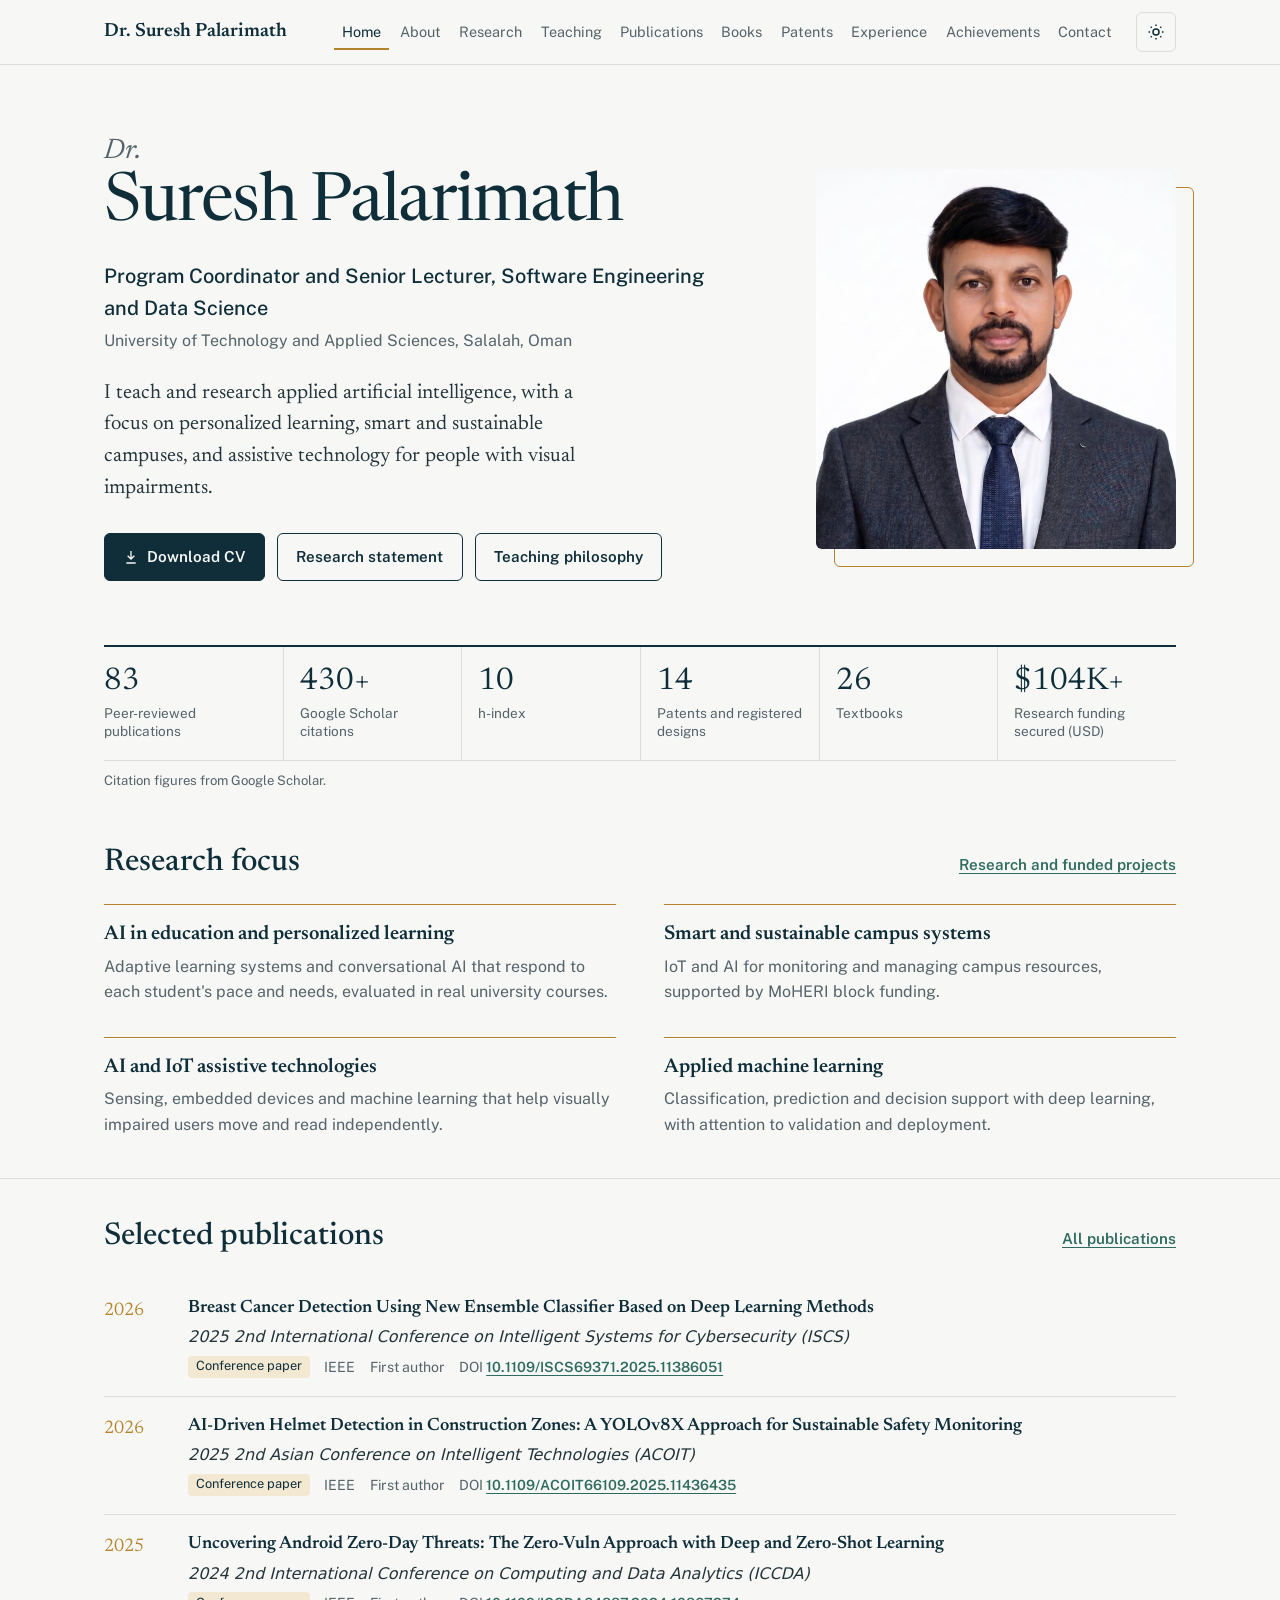
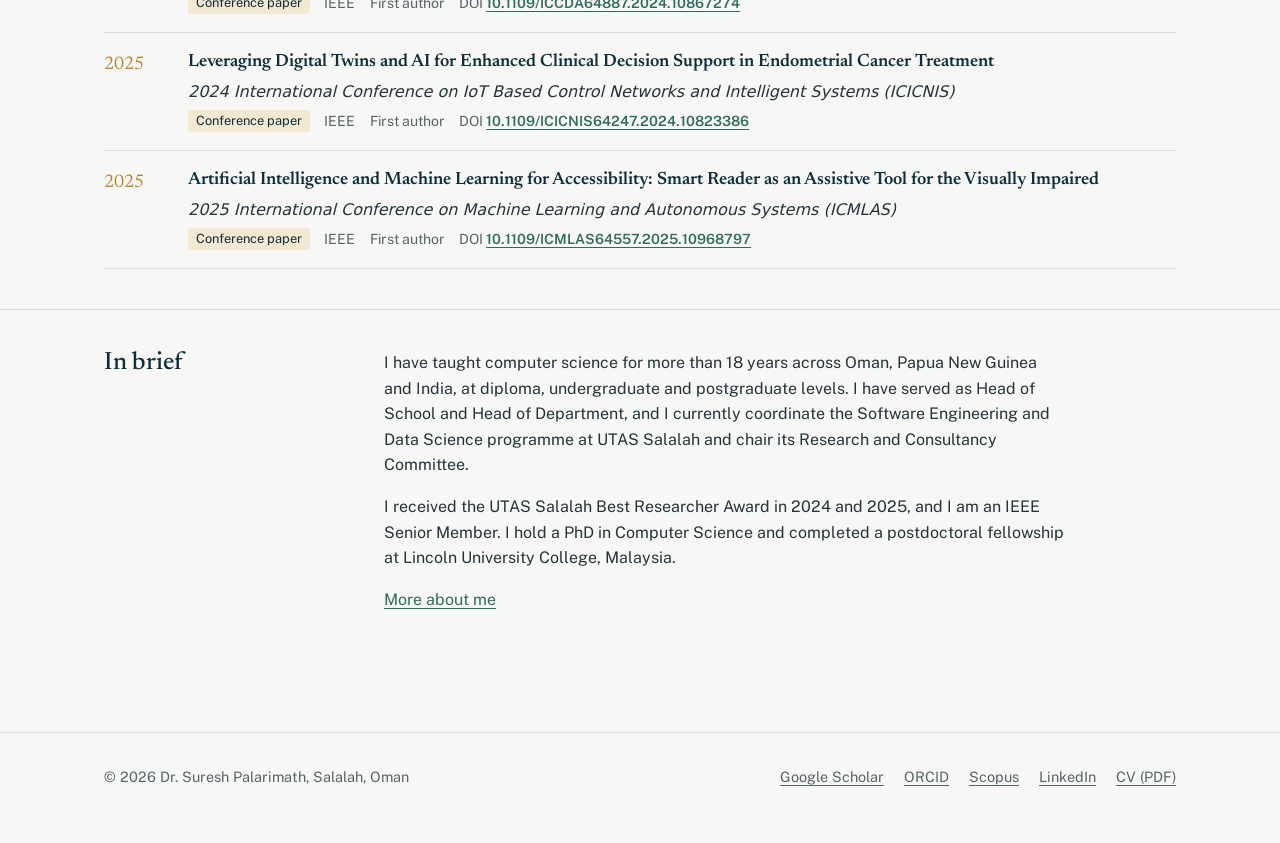
==== commit 9d6a091f: "Update index.html" ====
--- a/index.html
+++ b/index.html
@@ -54,7 +54,7 @@
 <dl class="ledger">
   <div><dt>Peer-reviewed publications</dt><dd data-stat="publications">83</dd></div>
   <div><dt>Google Scholar citations</dt><dd data-stat="citations" data-plus>430+</dd></div>
-  <div><dt>h-index</dt><dd data-stat="hIndex">10</dd></div>
+  <div><dt>h-index</dt><dd data-stat="hIndex">11</dd></div>
   <div><dt>Patents and registered designs</dt><dd data-stat="patents">14</dd></div>
   <div><dt>Textbooks</dt><dd data-stat="textbooks">26</dd></div>
   <div><dt>Research funding secured (USD)</dt><dd data-stat="funding">$104K+</dd></div>
